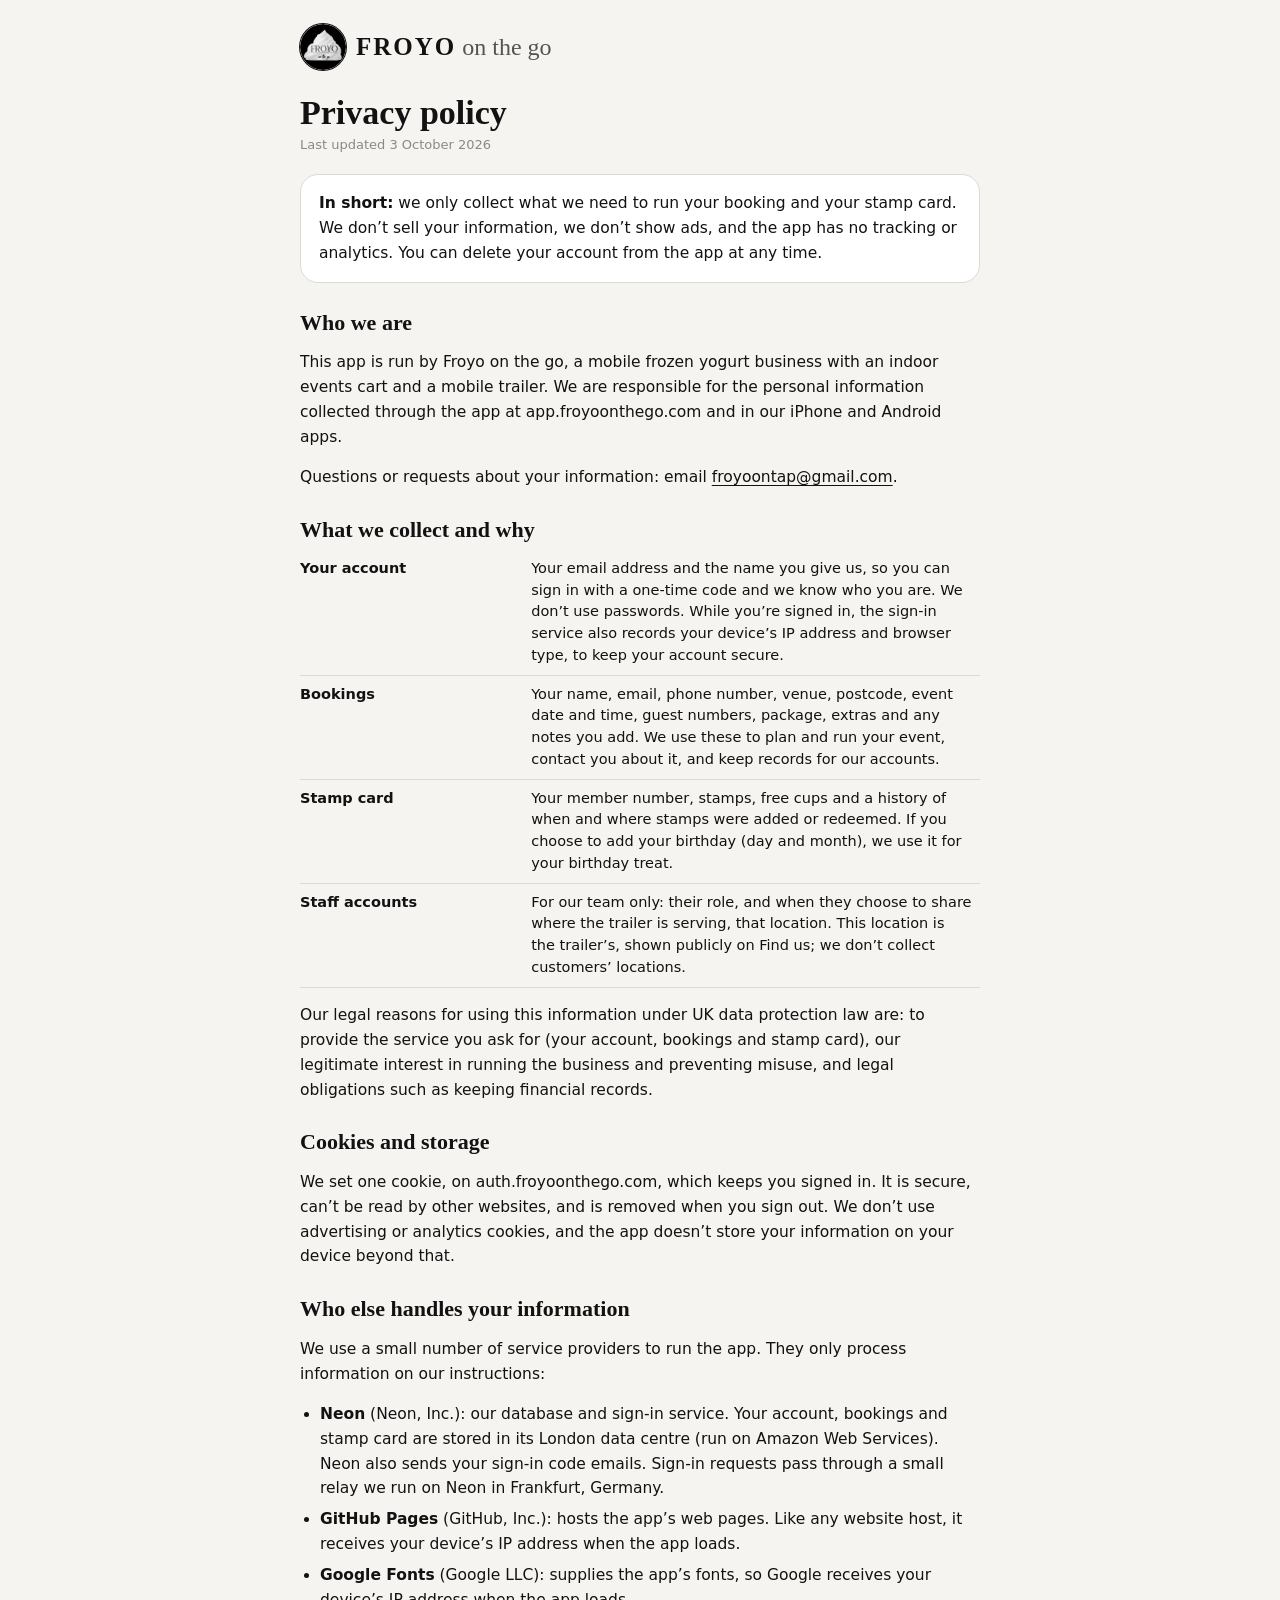
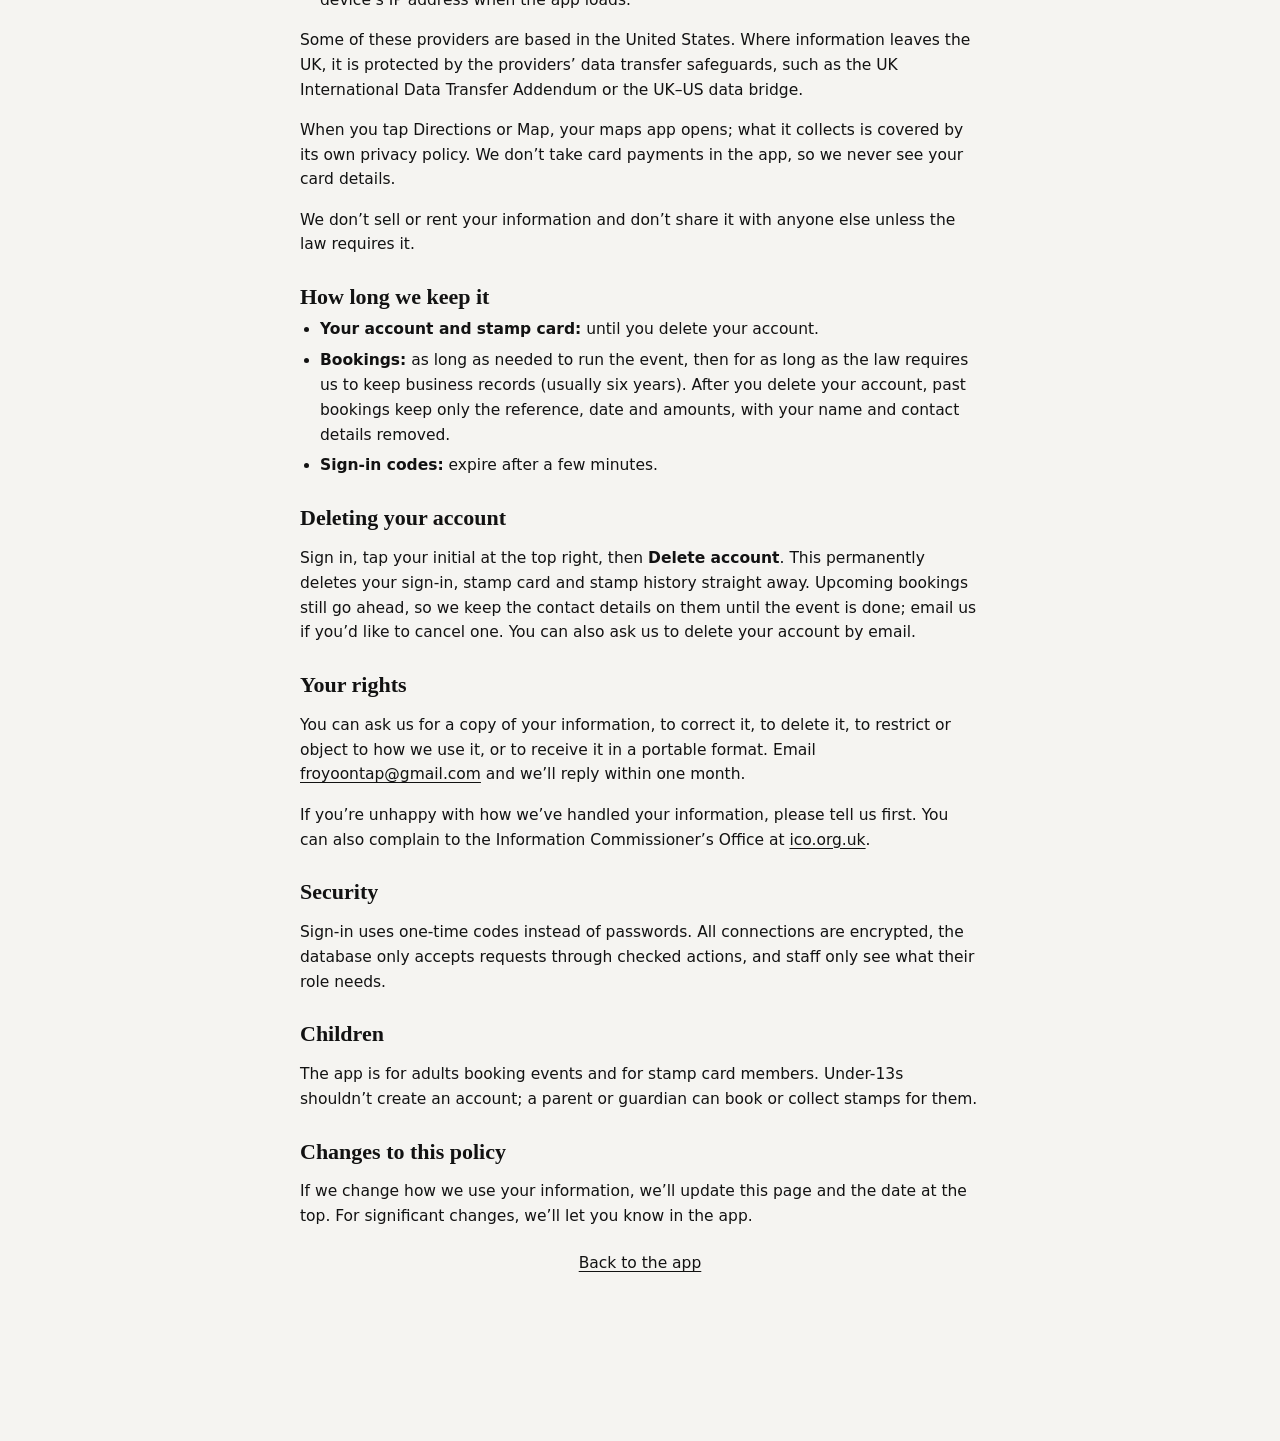
==== privacy.html @ 774a3486 "Store prep: account deletion, privacy policy, installable app - Delete account from the account menu" ====
<!doctype html>
<html lang="en-GB">
<head>
<meta charset="utf-8">
<meta name="viewport" content="width=device-width, initial-scale=1, viewport-fit=cover">
<meta http-equiv="Content-Security-Policy" content="default-src 'none'; style-src 'self' 'unsafe-inline' https://fonts.googleapis.com; font-src https://fonts.gstatic.com; img-src 'self' data:; manifest-src 'self'; base-uri 'none'; form-action 'none'; object-src 'none'; upgrade-insecure-requests">
<meta name="referrer" content="strict-origin-when-cross-origin">
<meta name="theme-color" content="#F5F4F1" media="(prefers-color-scheme: light)">
<meta name="theme-color" content="#1E1E1D" media="(prefers-color-scheme: dark)">
<meta name="description" content="How Froyo on the go uses your information in its booking and rewards app.">
<title>Privacy policy · Froyo on the go</title>
<link rel="icon" type="image/png" href="icon.png">
<link rel="manifest" href="manifest.webmanifest">
<link rel="preconnect" href="https://fonts.googleapis.com">
<link rel="preconnect" href="https://fonts.gstatic.com" crossorigin>
<link rel="stylesheet" href="https://fonts.googleapis.com/css2?family=Cormorant+Garamond:wght@500;600;700&amp;family=Jost:wght@400;500;600;700&amp;display=swap">
<link rel="stylesheet" href="app.css">
<style>
  body::before{display:none}
  .doc{max-width:680px;margin:0 auto;padding-bottom:40px}
  .doc header.top{display:flex;align-items:center;justify-content:space-between;gap:12px;padding-block:14px}
  .doc h1{font-size:34px;margin:10px 0 4px}
  .doc h2{font-size:22px;margin:28px 0 8px}
  .doc p,.doc li{color:var(--ink);font-size:15.5px;line-height:1.6}
  .doc ul{padding-left:20px;margin:6px 0 12px}
  .doc li{margin-bottom:6px}
  .doc .updated{color:var(--ink-3);font-size:13px;margin:0 0 18px}
  .doc a{color:var(--ink);text-underline-offset:3px}
  .doc .summary{background:var(--surface);border:1px solid var(--line);border-radius:18px;padding:16px 18px;margin:16px 0}
  .doc .summary p{margin:0}
  .doc table{width:100%;border-collapse:collapse;font-size:14.5px;margin:8px 0 12px}
  .doc th,.doc td{text-align:left;vertical-align:top;padding:8px 8px 8px 0;border-bottom:1px solid var(--line)}
  .doc th{font-weight:700;width:34%}
</style>
</head>
<body>
<div class="doc">
  <header class="top">
    <a class="brand" href="./" aria-label="Froyo on the go, back to the app">
      <img class="logo" src="icon.png" alt="">
      <span class="wm"><b>FROYO</b><span class="script">on the go</span></span>
    </a>
  </header>

  <h1>Privacy policy</h1>
  <p class="updated">Last updated 3 October 2026</p>

  <div class="summary"><p><strong>In short:</strong> we only collect what we need to run your booking and your stamp card. We don’t sell your information, we don’t show ads, and the app has no tracking or analytics. You can delete your account from the app at any time.</p></div>

  <h2>Who we are</h2>
  <p>This app is run by Froyo on the go, a mobile frozen yogurt business with an indoor events cart and a mobile trailer. We are responsible for the personal information collected through the app at app.froyoonthego.com and in our iPhone and Android apps.</p>
  <p>Questions or requests about your information: email <a href="mailto:froyoontap@gmail.com">froyoontap@gmail.com</a>.</p>

  <h2>What we collect and why</h2>
  <table>
    <tr><th>Your account</th><td>Your email address and the name you give us, so you can sign in with a one-time code and we know who you are. We don’t use passwords. While you’re signed in, the sign-in service also records your device’s IP address and browser type, to keep your account secure.</td></tr>
    <tr><th>Bookings</th><td>Your name, email, phone number, venue, postcode, event date and time, guest numbers, package, extras and any notes you add. We use these to plan and run your event, contact you about it, and keep records for our accounts.</td></tr>
    <tr><th>Stamp card</th><td>Your member number, stamps, free cups and a history of when and where stamps were added or redeemed. If you choose to add your birthday (day and month), we use it for your birthday treat.</td></tr>
    <tr><th>Staff accounts</th><td>For our team only: their role, and when they choose to share where the trailer is serving, that location. This location is the trailer’s, shown publicly on Find us; we don’t collect customers’ locations.</td></tr>
  </table>
  <p>Our legal reasons for using this information under UK data protection law are: to provide the service you ask for (your account, bookings and stamp card), our legitimate interest in running the business and preventing misuse, and legal obligations such as keeping financial records.</p>

  <h2>Cookies and storage</h2>
  <p>We set one cookie, on auth.froyoonthego.com, which keeps you signed in. It is secure, can’t be read by other websites, and is removed when you sign out. We don’t use advertising or analytics cookies, and the app doesn’t store your information on your device beyond that.</p>

  <h2>Who else handles your information</h2>
  <p>We use a small number of service providers to run the app. They only process information on our instructions:</p>
  <ul>
    <li><strong>Neon</strong> (Neon, Inc.): our database and sign-in service. Your account, bookings and stamp card are stored in its London data centre (run on Amazon Web Services). Neon also sends your sign-in code emails. Sign-in requests pass through a small relay we run on Neon in Frankfurt, Germany.</li>
    <li><strong>GitHub Pages</strong> (GitHub, Inc.): hosts the app’s web pages. Like any website host, it receives your device’s IP address when the app loads.</li>
    <li><strong>Google Fonts</strong> (Google LLC): supplies the app’s fonts, so Google receives your device’s IP address when the app loads.</li>
  </ul>
  <p>Some of these providers are based in the United States. Where information leaves the UK, it is protected by the providers’ data transfer safeguards, such as the UK International Data Transfer Addendum or the UK–US data bridge.</p>
  <p>When you tap Directions or Map, your maps app opens; what it collects is covered by its own privacy policy. We don’t take card payments in the app, so we never see your card details.</p>
  <p>We don’t sell or rent your information and don’t share it with anyone else unless the law requires it.</p>

  <h2>How long we keep it</h2>
  <ul>
    <li><strong>Your account and stamp card:</strong> until you delete your account.</li>
    <li><strong>Bookings:</strong> as long as needed to run the event, then for as long as the law requires us to keep business records (usually six years). After you delete your account, past bookings keep only the reference, date and amounts, with your name and contact details removed.</li>
    <li><strong>Sign-in codes:</strong> expire after a few minutes.</li>
  </ul>

  <h2>Deleting your account</h2>
  <p>Sign in, tap your initial at the top right, then <strong>Delete account</strong>. This permanently deletes your sign-in, stamp card and stamp history straight away. Upcoming bookings still go ahead, so we keep the contact details on them until the event is done; email us if you’d like to cancel one. You can also ask us to delete your account by email.</p>

  <h2>Your rights</h2>
  <p>You can ask us for a copy of your information, to correct it, to delete it, to restrict or object to how we use it, or to receive it in a portable format. Email <a href="mailto:froyoontap@gmail.com">froyoontap@gmail.com</a> and we’ll reply within one month.</p>
  <p>If you’re unhappy with how we’ve handled your information, please tell us first. You can also complain to the Information Commissioner’s Office at <a href="https://ico.org.uk/make-a-complaint/">ico.org.uk</a>.</p>

  <h2>Security</h2>
  <p>Sign-in uses one-time codes instead of passwords. All connections are encrypted, the database only accepts requests through checked actions, and staff only see what their role needs.</p>

  <h2>Children</h2>
  <p>The app is for adults booking events and for stamp card members. Under-13s shouldn’t create an account; a parent or guardian can book or collect stamps for them.</p>

  <h2>Changes to this policy</h2>
  <p>If we change how we use your information, we’ll update this page and the date at the top. For significant changes, we’ll let you know in the app.</p>

  <p class="site-foot"><a href="./">Back to the app</a></p>
</div>
</body>
</html>
---- app.css ----
*,*::before,*::after{box-sizing:border-box}
html{color-scheme:light;-webkit-text-size-adjust:100%;padding-top:env(safe-area-inset-top,0px);padding-bottom:env(safe-area-inset-bottom,0px)}
body{margin:0}
img{max-width:100%}
[hidden]{display:none!important}
:root{
  --ground:#F5F4F1; --surface:#FFFFFF; --surface-2:#ECEBE7; --line:#DCDAD4;
  --ink:#121212; --ink-2:#56544F; --ink-3:#8B8983;
  --berry:#121212; --berry-ink:#FFFFFF; --berry-soft:#ECEBE7;
  --mint:#9FB39B; --mint-soft:#E4EBE1; --yolk:#C9A45C; --yolk-soft:#F2EAD9;
  --full:#D2D0CA; --ok:#3E7A4F; --warn:#8F6A26; --danger:#B3261E; --hero:#121212; --hero-line:#121212; --shadow:0 10px 30px rgba(0,0,0,.10);
  --display:"Cormorant Garamond", Garamond, "Times New Roman", serif;
  --body:"Jost", system-ui, -apple-system, "Segoe UI", sans-serif;
  --script:"Mrs Saint Delafield", "Brush Script MT", cursive;
  --mono:"DM Mono", ui-monospace, "SFMono-Regular", Menlo, monospace;
}
@media (prefers-color-scheme: dark){
  :root:not([data-theme="light"]){
    color-scheme:dark;
    --ground:#1E1E1D; --surface:#42423E; --surface-2:#4F4E4A; --line:#64635D;
    --ink:#F3F1EC; --ink-2:#C2BFB7; --ink-3:#9D9A92;
    --berry:#F3F1EC; --berry-ink:#121212; --berry-soft:#55544F;
    --mint:#A9C0A4; --mint-soft:#3C4939; --yolk:#D8B670; --yolk-soft:#554A31;
    --full:#64635D; --ok:#8CC79A; --warn:#D8B670; --danger:#F28B82; --hero:#42423E; --hero-line:#64635D; --tab-on:#6A6963; --shadow:0 10px 30px rgba(0,0,0,.35);
  }
}
:root[data-theme="dark"]{
  color-scheme:dark;
  --ground:#1E1E1D; --surface:#42423E; --surface-2:#4F4E4A; --line:#64635D;
  --ink:#F3F1EC; --ink-2:#C2BFB7; --ink-3:#9D9A92;
  --berry:#F3F1EC; --berry-ink:#121212; --berry-soft:#55544F;
  --mint:#A9C0A4; --mint-soft:#3C4939; --yolk:#D8B670; --yolk-soft:#554A31;
  --full:#64635D; --ok:#8CC79A; --warn:#D8B670; --danger:#F28B82; --hero:#42423E; --hero-line:#64635D; --tab-on:#6A6963; --shadow:0 10px 30px rgba(0,0,0,.35);
}
*{box-sizing:border-box}
html{background:var(--ground)}
body{background:transparent}
/* Logo watermark behind everything */
body::before{content:"";position:fixed;inset:0;z-index:-1;pointer-events:none;background:url(icon.png) center 55%/min(78vw,440px) no-repeat;opacity:var(--wm,.055)}
@media (prefers-color-scheme: dark){:root:not([data-theme="light"]){--wm:.1}}
:root[data-theme="dark"]{--wm:.1}
@media print{body::before{display:none}}
body{font-family:var(--body);color:var(--ink);font-size:15px;line-height:1.5;padding-inline:16px;padding-block:0 96px}
.app{max-width:480px;margin:0 auto}
h1,h2,h3{font-family:var(--display);text-wrap:balance;margin:0;line-height:1.1}
button{font:inherit;color:inherit;cursor:pointer}
button:focus-visible,input:focus-visible,textarea:focus-visible,select:focus-visible,.tile:focus-visible{outline:3px solid var(--berry);outline-offset:2px}
.mono{font-family:var(--mono);font-variant-numeric:tabular-nums}
.muted{color:var(--ink-2)}
.eyebrow{font-size:11.5px;letter-spacing:.08em;text-transform:uppercase;font-weight:700;color:var(--ink-3)}

/* header */
.top{display:flex;align-items:center;justify-content:space-between;padding-block:18px 10px}
.brand{display:flex;align-items:center;gap:10px;color:inherit;text-decoration:none;border-radius:28px;-webkit-tap-highlight-color:transparent}
.brand:focus-visible{outline:3px solid var(--berry);outline-offset:4px}
.brand svg{flex:none}
.brand .logo{width:46px;height:46px;border-radius:50%;flex:none;box-shadow:0 0 0 1px var(--hero-line)}
.wm{display:flex;align-items:baseline;gap:6px}
.brand b{font-family:var(--display);font-size:25px;font-weight:600;letter-spacing:.08em}
.script{font-family:var(--script);font-size:24px;font-weight:400;line-height:1;color:var(--ink-2)}
.demo-pill{font-size:11px;font-weight:700;padding:4px 9px;border-radius:99px;background:var(--yolk-soft);color:var(--ink)}

/* hero */
.hero{position:relative;overflow:hidden;border-radius:24px;background:var(--hero);border:1px solid var(--hero-line);color:#fff;padding:22px 20px 20px;margin-block:6px 18px}
.hero h1{font-size:30px;font-weight:800;letter-spacing:-.02em;max-width:15ch}
.hero p{margin:8px 0 0;max-width:30ch;opacity:.92}
.hero .drips{position:absolute;right:-8px;top:-4px;width:150px;opacity:.95}
.hero .facts{display:flex;gap:14px;flex-wrap:wrap;margin-top:14px;font-size:12.5px;font-weight:700}
.hero .facts span{background:rgba(255,255,255,.18);padding:4px 10px;border-radius:99px}

/* stepper */
.steps{display:flex;gap:6px;margin-block:4px 16px}
.steps i{flex:1;height:5px;border-radius:9px;background:var(--line)}
.steps i.on{background:var(--berry)}
.step-head{display:flex;flex-wrap:wrap;justify-content:space-between;align-items:baseline;gap:10px;margin-bottom:12px}
.step-head h2{font-size:22px;font-weight:800}
.step-head .eyebrow{white-space:nowrap}

/* tiles */
.grid2{display:grid;grid-template-columns:1fr 1fr;gap:10px}
.tile{display:flex;flex-direction:column;gap:6px;text-align:left;background:var(--surface);border:2px solid var(--line);border-radius:18px;padding:14px;transition:border-color .15s, transform .15s}
.tile:hover{border-color:var(--mint)}
.tile[aria-pressed="true"]{border-color:var(--berry);background:var(--berry-soft)}
.tile .ico{width:38px;height:38px;border-radius:12px;display:grid;place-items:center;background:var(--mint-soft)}
.tile strong{font-size:15px}
.tile small{color:var(--ink-2);font-size:12.5px;line-height:1.35}

/* fields */
.field{display:flex;flex-direction:column;gap:6px;margin-bottom:12px}
.field label{font-weight:700;font-size:13px}
.field input,.field textarea,.field select{background:var(--surface);color:var(--ink);border:2px solid var(--line);border-radius:14px;padding:11px 13px;font:inherit;width:100%}
.field textarea{min-height:76px;resize:vertical}
.row{display:flex;gap:10px}
.row>*{flex:1;min-width:0}
.hint{font-size:12.5px;color:var(--ink-2)}
.err{font-size:12.5px;color:var(--danger);font-weight:700}

/* stepper control */
.counter{display:flex;align-items:center;justify-content:space-between;background:var(--surface);border:2px solid var(--line);border-radius:16px;padding:8px 8px 8px 14px}
.counter .val{font-family:var(--display);font-size:26px;font-weight:800}
.counter .btns{display:flex;gap:6px}
.round{width:40px;height:40px;border-radius:12px;border:0;background:var(--surface-2);font-size:20px;font-weight:700}
input[type=range]{width:100%;accent-color:var(--berry)}

/* calendar */
.cal{background:var(--surface);border-radius:20px;padding:14px;border:1px solid var(--line)}
.cal-head{display:flex;align-items:center;justify-content:space-between;margin-bottom:8px}
.cal-head h3{font-size:17px}
.cal-grid{display:grid;grid-template-columns:repeat(7,1fr);gap:4px}
.dow{font-size:11px;text-align:center;color:var(--ink-3);font-weight:700;padding-block:4px}
.day{aspect-ratio:1;max-width:100%;border:0;border-radius:12px;background:var(--mint-soft);font-weight:700;font-size:14px;position:relative;font-variant-numeric:tabular-nums}
.day.limited{background:var(--yolk-soft)}
.day.full,.day.past{background:transparent;color:var(--ink-3);text-decoration:line-through;cursor:not-allowed}
.day.past{text-decoration:none;opacity:.45}
.day.sel{background:var(--berry);color:var(--berry-ink)}
.day.blank{background:transparent;cursor:default}
.day.limited::after{content:"";position:absolute;bottom:6px;left:50%;width:5px;height:5px;margin-left:-2.5px;border-radius:50%;background:var(--warn)}
.day.sel::after{background:var(--berry-ink)}
.legend{display:flex;gap:14px;flex-wrap:wrap;font-size:12px;color:var(--ink-2);margin-top:10px}
.legend span{display:flex;align-items:center;gap:6px}
.legend i{width:12px;height:12px;border-radius:4px;display:inline-block}
.chips{display:flex;flex-wrap:wrap;gap:8px}
.chip{border:2px solid var(--line);background:var(--surface);border-radius:99px;padding:8px 14px;font-weight:700;font-size:14px}
.chip[aria-pressed="true"]{background:var(--ink);color:var(--ground);border-color:var(--ink)}
.chip:disabled{opacity:.4;text-decoration:line-through;cursor:not-allowed}

/* packages */
.pkg{display:grid;grid-template-columns:auto 1fr auto;gap:12px;align-items:center;width:100%;text-align:left;background:var(--surface);border:2px solid var(--line);border-radius:18px;padding:14px;margin-bottom:10px}
.pkg[aria-pressed="true"]{border-color:var(--berry);background:var(--berry-soft)}
.pkg .cup{width:44px;height:44px;border-radius:14px;display:grid;place-items:center;background:var(--mint-soft)}
.pkg strong{display:block;font-size:16px}
.pkg .price{font-family:var(--display);font-weight:800;font-size:18px}
.badge{display:inline-block;font-size:10.5px;font-weight:800;letter-spacing:.05em;text-transform:uppercase;background:var(--yolk);color:#121212;padding:2px 7px;border-radius:6px;margin-left:6px;vertical-align:2px}
.addon{display:flex;align-items:center;gap:12px;padding:12px 2px;border-bottom:1px solid var(--line)}
.addon:last-child{border-bottom:0}
.addon input{width:22px;height:22px;accent-color:var(--berry);flex:none}
.addon label{flex:1;display:flex;flex-direction:column;cursor:pointer}
.addon .p{font-family:var(--mono);font-size:13px;color:var(--ink-2);white-space:nowrap}
.panel{background:var(--surface);border:1px solid var(--line);border-radius:20px;padding:14px 16px;margin-bottom:14px}

/* summary */
.sum-row{display:flex;justify-content:space-between;gap:12px;padding-block:7px;font-size:14px}
.sum-row span:last-child{font-family:var(--mono);font-variant-numeric:tabular-nums;white-space:nowrap}
.sum-row.total{border-top:2px dashed var(--line);margin-top:6px;padding-top:12px;font-weight:700;font-size:16px}
.sum-row.dep{color:var(--berry);font-weight:700}
.kv{display:grid;grid-template-columns:96px 1fr;gap:6px 12px;font-size:14px}
.kv dt{color:var(--ink-3);font-weight:700;font-size:12.5px;padding-top:1px}
.kv dd{margin:0}
.note{font-size:12.5px;color:var(--ink-2);background:var(--surface-2);border-radius:14px;padding:10px 12px}

/* sticky action bar */
.bar{position:fixed;left:0;right:0;bottom:0;padding:10px 16px calc(10px + env(safe-area-inset-bottom,0px));background:color-mix(in srgb, var(--ground) 88%, transparent);backdrop-filter:blur(10px);-webkit-backdrop-filter:blur(10px);border-top:1px solid var(--line);z-index:5}
.bar-in{max-width:480px;margin:0 auto;display:flex;gap:10px;align-items:center}
.bar .est{flex:1;min-width:0;line-height:1.2}
.bar .est b{font-family:var(--display);font-size:20px;display:block}
.bar .est small{color:var(--ink-2);font-size:12px}
.btn{border:0;border-radius:16px;padding:14px 20px;font-weight:800;font-size:15px;background:var(--berry);color:var(--berry-ink)}
.btn:disabled{opacity:.4;cursor:not-allowed}
.btn.ghost{background:var(--surface-2);color:var(--ink)}
.btn.small{padding:9px 14px;font-size:13.5px;border-radius:12px}

/* tabs */
.tabs{display:flex;gap:4px;background:var(--surface-2);padding:4px;border-radius:14px;margin-block:4px 14px}
.tabs button{flex:1 1 auto;border:0;background:transparent;border-radius:10px;padding:8px 3px;font-weight:700;font-size:12.5px;color:var(--ink-2);white-space:nowrap}
.tabs button[aria-selected="true"]{background:var(--tab-on,var(--surface));color:var(--ink);box-shadow:0 1px 3px rgba(0,0,0,.08)}

/* confirmation */
.ticket{background:var(--surface);border-radius:24px;overflow:hidden;box-shadow:var(--shadow);margin-bottom:16px}
.ticket .t-top{background:var(--hero);color:#fff;padding:20px}
.ticket .t-top h2{font-size:26px;font-weight:800}
.ticket .perf{height:0;border-top:2px dashed var(--line);margin:0 16px}
.ticket .t-body{padding:18px 20px}
.ref{font-family:var(--mono);font-size:22px;letter-spacing:.06em}
.timeline{list-style:none;margin:0;padding:0;display:flex;flex-direction:column;gap:10px}
.timeline li{display:grid;grid-template-columns:18px 1fr;gap:10px;font-size:14px}
.timeline li i{width:12px;height:12px;border-radius:50%;margin-top:5px;background:var(--line)}
.timeline li.done i{background:var(--ok)}

/* operator */
.stats{display:grid;grid-template-columns:repeat(3,1fr);gap:8px;margin-bottom:14px}
.stat{background:var(--surface);border:1px solid var(--line);border-radius:16px;padding:10px 12px}
.stat b{display:block;font-family:var(--display);font-size:20px;font-weight:800}
.stat small{font-size:11.5px;color:var(--ink-2);font-weight:700}
.bk{display:grid;grid-template-columns:52px 1fr;gap:12px;background:var(--surface);border:1px solid var(--line);border-radius:18px;padding:12px;margin-bottom:10px}
.bk .date{text-align:center;background:var(--surface-2);border-radius:12px;padding:6px 0;line-height:1.1}
.bk .date b{display:block;font-family:var(--display);font-size:21px}
.bk .date small{font-size:11px;font-weight:800;text-transform:uppercase;color:var(--ink-2)}
.bk h3{font-family:var(--body);font-size:15px;font-weight:700}
.bk .meta{font-size:12.5px;color:var(--ink-2);margin-top:2px}
.bk .foot{display:flex;align-items:center;justify-content:space-between;gap:8px;margin-top:8px;flex-wrap:wrap}
.status{font-size:11.5px;font-weight:800;padding:3px 9px;border-radius:99px;display:inline-flex;align-items:center;gap:5px}
.status::before{content:"";width:7px;height:7px;border-radius:50%;background:currentColor}
.st-enquiry{background:var(--surface-2);color:var(--ink-2)}
.st-deposit{background:var(--yolk-soft);color:var(--warn)}
.st-confirmed{background:var(--mint-soft);color:var(--ok)}
.van{font-size:11.5px;font-weight:700;color:var(--ink-2);font-family:var(--mono)}
.sample-tag{font-size:10.5px;font-weight:800;color:var(--ink-3);letter-spacing:.05em;text-transform:uppercase}
.empty{text-align:center;padding:30px 16px;color:var(--ink-2)}
/* setup choice */
.unit{display:grid;grid-template-columns:56px 1fr;gap:12px;align-items:start;width:100%;text-align:left;background:var(--surface);border:2px solid var(--line);border-radius:18px;padding:14px;margin-bottom:10px}
.unit[aria-pressed="true"]{border-color:var(--berry);background:var(--berry-soft)}
.unit .pic{width:56px;height:56px;border-radius:14px;background:var(--mint-soft);display:grid;place-items:center}
.unit strong{font-size:16px;display:block}
.unit ul{margin:6px 0 0;padding-left:18px;font-size:12.5px;color:var(--ink-2)}
.unit .tag{font-size:11px;font-weight:800;color:var(--ok);margin-left:6px}

/* find us */
.live{background:var(--surface);border:1px solid var(--line);border-radius:22px;overflow:hidden;margin-bottom:14px}
.live-head{padding:16px 16px 12px;display:flex;flex-direction:column;gap:4px}
.live-state{display:inline-flex;align-items:center;gap:8px;font-weight:800;font-size:13px;color:var(--ok)}
.live-state.off{color:var(--ink-3)}
.live-state .dot{width:10px;height:10px;border-radius:50%;background:currentColor;position:relative}
.live-state .dot::after{content:"";position:absolute;inset:-5px;border-radius:50%;border:2px solid currentColor;opacity:.5;animation:ping 1.8s ease-out infinite}
.live-state.off .dot::after{display:none}
@keyframes ping{from{transform:scale(.6);opacity:.7}to{transform:scale(1.6);opacity:0}}
.live h2{font-size:24px;font-weight:800}
.map{position:relative;display:block;width:100%;height:auto;aspect-ratio:16/10;max-width:100%;background:var(--surface-2)}
.map-cap{font-size:11.5px;color:var(--ink-3);padding:8px 16px 0}
.live-actions{display:flex;gap:8px;flex-wrap:wrap;padding:12px 16px 16px}
.live-actions a{text-decoration:none;display:inline-flex;align-items:center}
.stops{list-style:none;margin:0;padding:0}
.stop{display:grid;grid-template-columns:88px 1fr auto;gap:10px;align-items:center;padding:11px 0;border-bottom:1px solid var(--line)}
.stop:last-child{border-bottom:0}
.stop .when{font-family:var(--mono);font-size:12.5px;color:var(--ink-2)}
.stop strong{display:block;font-size:14.5px}
.stop small{color:var(--ink-2);font-size:12.5px}
.stop.now strong{color:var(--berry)}
.stop.private strong{color:var(--ink-3)}
.stop a{font-size:12.5px;font-weight:800;color:var(--berry);text-decoration:none;white-space:nowrap}
.day-label{font-weight:800;font-size:13px;margin:14px 0 2px}
.switch{display:flex;align-items:center;justify-content:space-between;gap:12px}
.switch input{width:46px;height:26px;accent-color:var(--ok)}
@media (prefers-reduced-motion: reduce){.live-state .dot::after{animation:none}}
.toast{position:fixed;left:50%;bottom:96px;transform:translateX(-50%);background:var(--ink);color:var(--ground);padding:10px 16px;border-radius:12px;font-weight:700;font-size:14px;z-index:9;max-width:calc(100% - 32px)}
.fade{animation:fade .25s ease}
@keyframes fade{from{transform:translateY(6px);opacity:.4}to{transform:none;opacity:1}}
@media (prefers-reduced-motion: reduce){.fade{animation:none}.tile{transition:none}}
@media (min-width:900px){ body{padding-block:10px 110px} }

/* ---- rewards ---- */
.lcard{position:relative;overflow:hidden;background:var(--hero);border:1px solid var(--hero-line);color:#fff;border-radius:26px;padding:20px;box-shadow:var(--shadow)}
.lcard .drip{position:absolute;right:-10px;top:-6px;width:170px;opacity:.9;pointer-events:none}
.lcard .row1{display:flex;justify-content:space-between;align-items:flex-start;gap:10px;position:relative}
.lcard h2{font-size:26px;font-weight:800;letter-spacing:-.01em}
.lcard .sub{font-size:13px;opacity:.92;margin-top:4px}
.lcard .count{font-family:var(--display);font-weight:800;font-size:40px;line-height:1;text-align:right}
.lcard .count small{display:block;font-family:var(--body);font-size:11px;font-weight:800;letter-spacing:.08em;text-transform:uppercase;opacity:.85}
.stamps{display:grid;grid-template-columns:repeat(5,1fr);gap:10px;margin-top:18px;position:relative}
.stamp{aspect-ratio:1;max-width:100%;border-radius:50%;border:2px dashed rgba(255,255,255,.55);display:grid;place-items:center;font-family:var(--mono);font-size:12px;color:rgba(255,255,255,.8)}
.stamp.on{border:0;background:#fff;overflow:hidden}
.swd{display:grid;place-items:center;width:100%;height:100%;border-radius:50%;background:#fff;padding:9%}
.swd svg{display:block}
.perk .pico .swd,.unlocked .swd{width:40px;height:40px}
.unlocked .swd{flex:none}
.stamp.free{border-style:solid;border-color:#C9A45C;color:#C9A45C;font-family:var(--body);font-weight:800;font-size:10.5px;text-transform:uppercase;letter-spacing:.04em}
.stamp.free.on{background:#C9A45C;color:#121212}
.stamp.pop{animation:pop .5s cubic-bezier(.2,1.6,.4,1)}
@keyframes pop{0%{transform:scale(.2);opacity:0}100%{transform:scale(1);opacity:1}}
.lcard .lfoot{display:flex;justify-content:space-between;align-items:center;margin-top:16px;font-size:12.5px;font-weight:700;position:relative}
.unlocked{margin-top:14px;background:#C9A45C;color:#121212;border-radius:16px;padding:12px 14px;display:flex;gap:12px;align-items:center;position:relative}
.unlocked b{font-family:var(--display);font-size:17px;display:block}
.scan{display:grid;grid-template-columns:auto 1fr;gap:16px;align-items:center;background:var(--surface);border:1px solid var(--line);border-radius:22px;padding:16px;margin-block:14px}
.qr{width:124px;height:124px;background:#fff;border-radius:14px;padding:9px;display:grid;place-items:center}
.qr img,.qr canvas{width:106px!important;height:106px!important;image-rendering:pixelated}
.scan h3{font-size:17px}
.scan p{margin:4px 0 10px;font-size:13px;color:var(--ink-2)}
.memno{font-family:var(--mono);font-size:16px;letter-spacing:.08em}
.wallet{display:flex;gap:8px;flex-wrap:wrap}
.btn.dark{background:var(--ink);color:var(--ground)}
.btn.big{width:100%;padding:15px;font-size:16px;border-radius:16px}
.panel-head{display:flex;justify-content:space-between;align-items:baseline;gap:10px;margin-bottom:6px}
.hist{list-style:none;margin:0;padding:0}
.hist li{display:grid;grid-template-columns:36px 1fr auto;gap:12px;align-items:center;padding:10px 0;border-bottom:1px solid var(--line)}
.hist li:last-child{border-bottom:0}
.hist .ic{width:36px;height:36px;border-radius:12px;display:grid;place-items:center;background:var(--mint-soft);font-weight:800;font-size:13px;color:var(--ok)}
.hist .ic.red{background:var(--yolk-soft);color:var(--warn)}
.hist strong{display:block;font-size:14px}
.hist small{color:var(--ink-2);font-size:12.5px}
.hist .amt{font-family:var(--mono);font-size:13px;white-space:nowrap}
.hist li.new{animation:flash .6s ease}
@keyframes flash{from{background:var(--mint-soft)}to{background:transparent}}
.nextstop{display:flex;gap:12px;align-items:center;width:100%;text-align:left;border:1px solid var(--line);background:var(--surface);border-radius:20px;padding:14px 16px;margin-bottom:14px}
.nextstop .ldot{width:10px;height:10px;border-radius:50%;background:var(--ok);flex:none;box-shadow:0 0 0 4px var(--mint-soft)}
.nextstop.off .ldot{background:var(--ink-3);box-shadow:none}
.perk{display:grid;grid-template-columns:48px 1fr;gap:14px;padding:14px 0;border-bottom:1px solid var(--line)}
.perk:last-child{border-bottom:0}
.perk .pico{width:48px;height:48px;border-radius:15px;display:grid;place-items:center;background:var(--berry-soft)}
.perk h3{font-family:var(--body);font-size:15.5px;font-weight:800}
.perk p{margin:2px 0 8px;font-size:13px;color:var(--ink-2)}
.prog{height:8px;border-radius:9px;background:var(--surface-2);overflow:hidden}
.prog i{display:block;height:100%;background:var(--berry);border-radius:9px;transition:width .4s}
.code{display:flex;gap:8px;align-items:center;flex-wrap:wrap}
.code .mono{background:var(--surface-2);border-radius:10px;padding:7px 11px;font-size:14px;letter-spacing:.06em;user-select:all}
.inline{display:flex;gap:8px;align-items:flex-end}
.inline .field{flex:1;min-width:0;margin-bottom:0}
.seg{display:flex;flex-wrap:wrap;gap:4px;background:var(--surface-2);padding:4px;border-radius:12px;margin-bottom:14px}
.seg button{flex:1 1 auto;white-space:nowrap;border:0;background:transparent;border-radius:9px;padding:7px;font-weight:700;font-size:13.5px;color:var(--ink-2)}
.seg button[aria-pressed="true"]{background:var(--tab-on,var(--surface));color:var(--ink);box-shadow:0 1px 3px rgba(0,0,0,.08)}
.till{background:var(--ink);color:var(--ground);border-radius:24px;padding:18px;box-shadow:var(--shadow)}
.till .eyebrow{color:color-mix(in srgb, var(--ground) 60%, transparent)}
.till h2{font-size:22px;font-weight:800}
.till .field label{color:var(--ground)}
.till .field input{background:color-mix(in srgb, var(--ground) 10%, transparent);border-color:color-mix(in srgb, var(--ground) 22%, transparent);color:var(--ground);font-family:var(--mono);letter-spacing:.06em;font-size:16px}
.till .btn.ghost{background:color-mix(in srgb, var(--ground) 14%, transparent);color:var(--ground)}
.member{margin-top:14px;background:color-mix(in srgb, var(--ground) 8%, transparent);border-radius:18px;padding:14px}
.member-top{display:flex;justify-content:space-between;align-items:center;gap:10px}
.mini{display:flex;gap:5px;margin-top:10px}
.mini i{flex:1;height:10px;border-radius:5px;background:color-mix(in srgb, var(--ground) 18%, transparent)}
.mini i.on{background:var(--mint)}
.mini i.free{background:color-mix(in srgb, var(--yolk) 35%, transparent)}
.mini i.free.on{background:var(--yolk)}
.qty{display:flex;align-items:center;justify-content:space-between;gap:10px;margin-top:14px}
.qty .n{font-family:var(--display);font-size:34px;font-weight:800;min-width:2ch;text-align:center}
.qty .round{width:46px;height:46px;border-radius:14px;border:0;font-size:22px;font-weight:800;background:color-mix(in srgb, var(--ground) 14%, transparent);color:var(--ground)}
.till .tactions{display:grid;gap:8px;margin-top:14px}
.till .btn.redeem{background:var(--yolk);color:#121212}
.till .terr{color:var(--yolk);font-weight:700;font-size:13px;margin-top:8px}
.till .thint{font-size:12.5px;color:color-mix(in srgb, var(--ground) 65%, transparent);margin-top:10px}
.bonus{display:flex;gap:12px;align-items:center;background:var(--berry-soft);border-radius:18px;padding:12px 14px;margin-bottom:16px}
.bonus b{display:block}
.confetti{position:fixed;inset:0;pointer-events:none;z-index:8}
@media (prefers-reduced-motion: reduce){.stamp.pop,.hist li.new{animation:none}.prog i{transition:none}}

/* ---- sign in & account ---- */
[hidden]{display:none!important}
.top{position:relative}
.acct{border:1.5px solid var(--line);background:var(--surface);border-radius:99px;padding:7px 14px;font-weight:700;font-size:13.5px;white-space:nowrap}
.acct.on{width:40px;height:40px;padding:0;border-radius:50%;background:var(--ink);color:var(--ground);border:0;font-family:var(--display);font-size:19px;font-weight:700}
.acct-menu{position:absolute;right:0;top:64px;z-index:6;width:min(280px,100%);background:var(--surface);border:1px solid var(--line);border-radius:18px;box-shadow:var(--shadow);padding:14px;display:flex;flex-direction:column;gap:10px}
.acct-menu .who b{display:block;font-size:15px}
.acct-menu .who small{color:var(--ink-2);font-size:12.5px;word-break:break-all}
.signin{display:flex;flex-direction:column;gap:14px;padding-block:6px 20px}
.si-hero{text-align:center;display:flex;flex-direction:column;align-items:center;gap:10px;padding-block:10px 4px}
.si-logo{width:120px;height:120px;border-radius:50%;box-shadow:var(--shadow)}
.si-logo.sm{width:64px;height:64px}
.si-hero h1{font-size:32px;font-weight:700;letter-spacing:-.01em}
.si-hero p{margin:0;max-width:34ch;color:var(--ink-2)}
.btn.outline{background:var(--surface);color:var(--ink);border:1.5px solid var(--line)}
.btn.sso{display:flex;align-items:center;justify-content:center;gap:10px}
.or{display:flex;align-items:center;gap:12px;color:var(--ink-3);font-size:12.5px;font-weight:700;text-transform:uppercase;letter-spacing:.08em}
.or::before,.or::after{content:"";flex:1;height:1px;background:var(--line)}
.signin form{display:flex;flex-direction:column;gap:10px}
.signin .field{margin-bottom:0}
.linkbtn{border:0;background:none;padding:6px 2px;font-weight:700;color:var(--ink);text-decoration:underline;text-underline-offset:3px;text-decoration-thickness:1.5px}
.linkbtn.center{align-self:center}
.si-small{font-size:12.5px;color:var(--ink-2);text-align:center;margin:0}
.si-foot{display:flex;justify-content:space-between;align-items:center;border-top:1px solid var(--line);padding-top:12px;margin-top:4px}
.row-links{display:flex;justify-content:space-between;gap:10px;flex-wrap:wrap}
.codein{font-size:26px!important;letter-spacing:.5em;text-align:center}
.si-head h2{font-size:28px;font-weight:700;margin-top:4px}
.si-head p{margin:6px 0 0;color:var(--ink-2)}
.lock-card{text-align:center;display:flex;flex-direction:column;align-items:center;gap:10px}
.lock-card .btn{background:#fff;color:#121212}

/* Account deletion + links */
.acct-links{display:flex;justify-content:space-between;gap:8px;flex-wrap:wrap;border-top:1px solid var(--line);padding-top:8px;margin-top:2px}
.acct-links .linkbtn{font-size:13px;font-weight:600}
.linkbtn.danger{color:var(--danger)}
.btn.danger{background:var(--danger);color:var(--berry-ink)}
.btn.danger:disabled{opacity:.45}
.del-list{margin:0;padding-left:18px;display:grid;gap:8px;font-size:14px}
.site-foot{text-align:center;font-size:12.5px;color:var(--ink-3);margin-top:22px}
.site-foot a{color:var(--ink-2)}
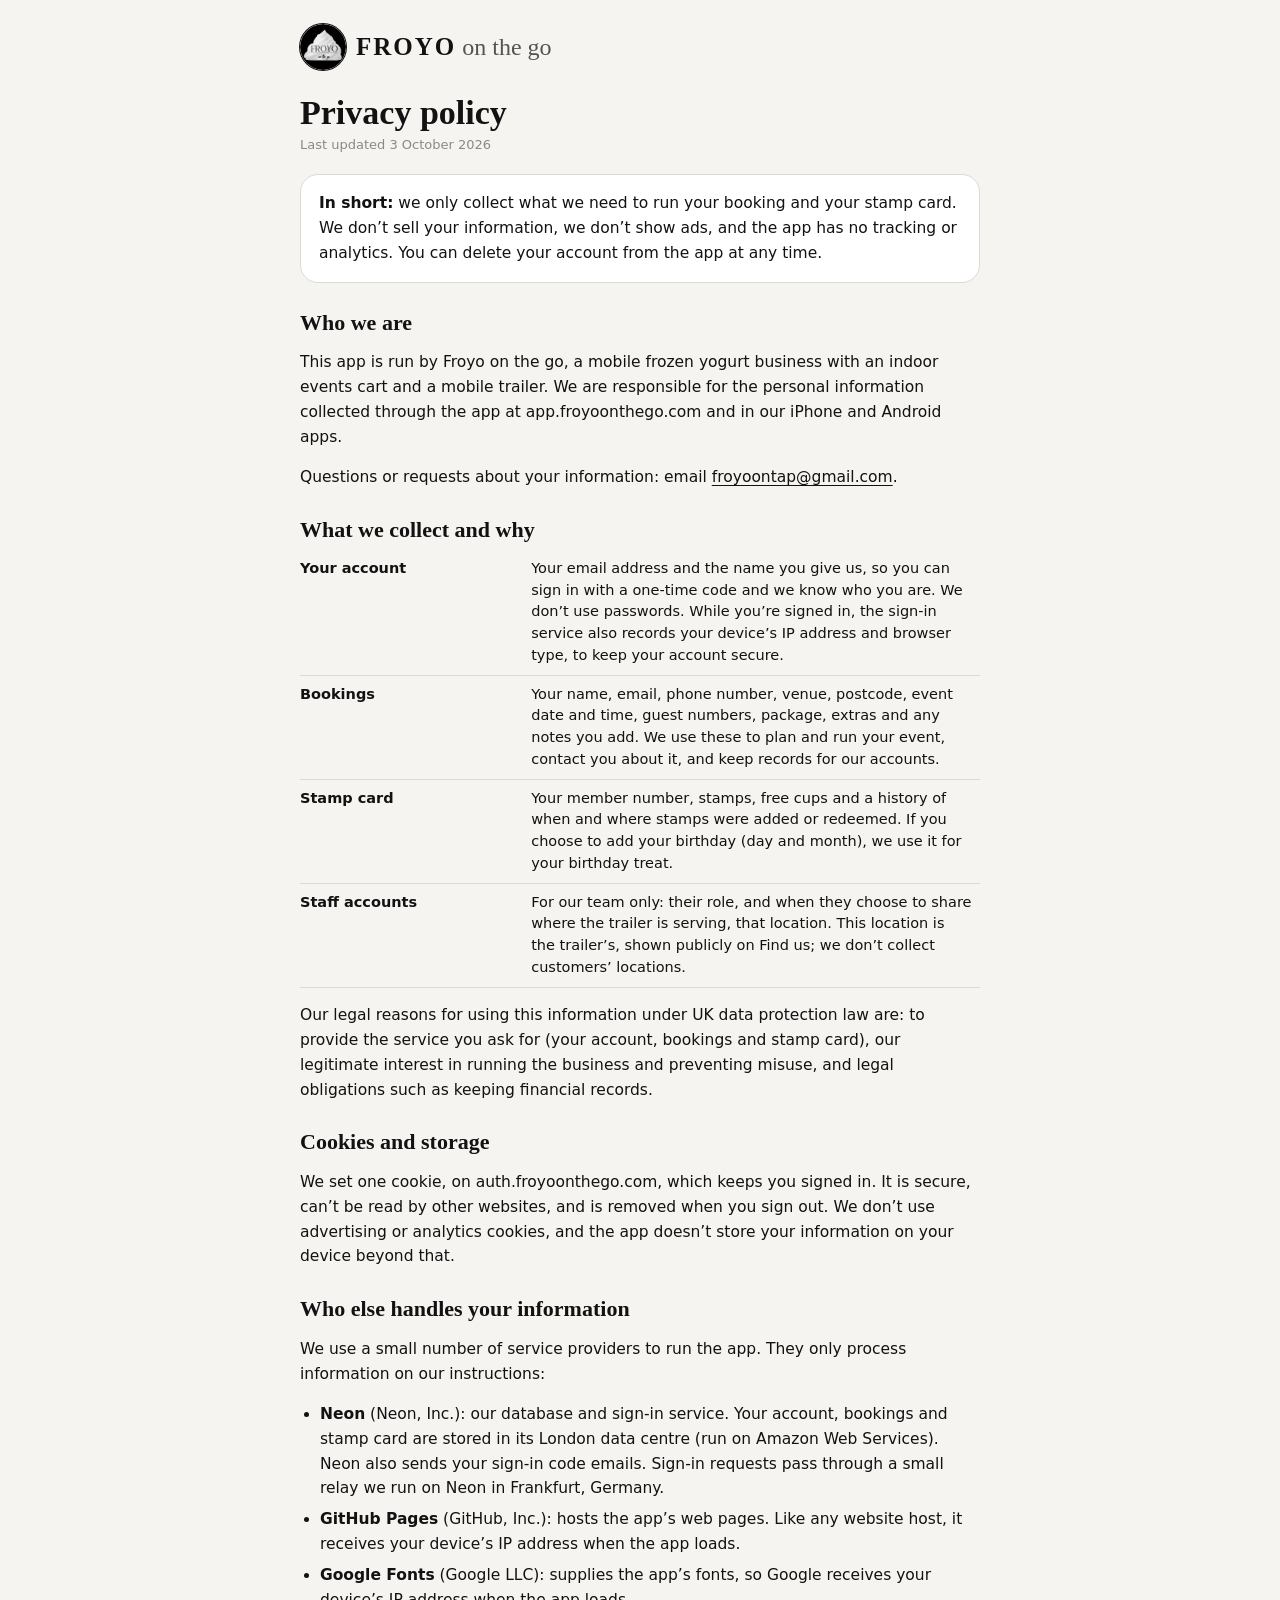
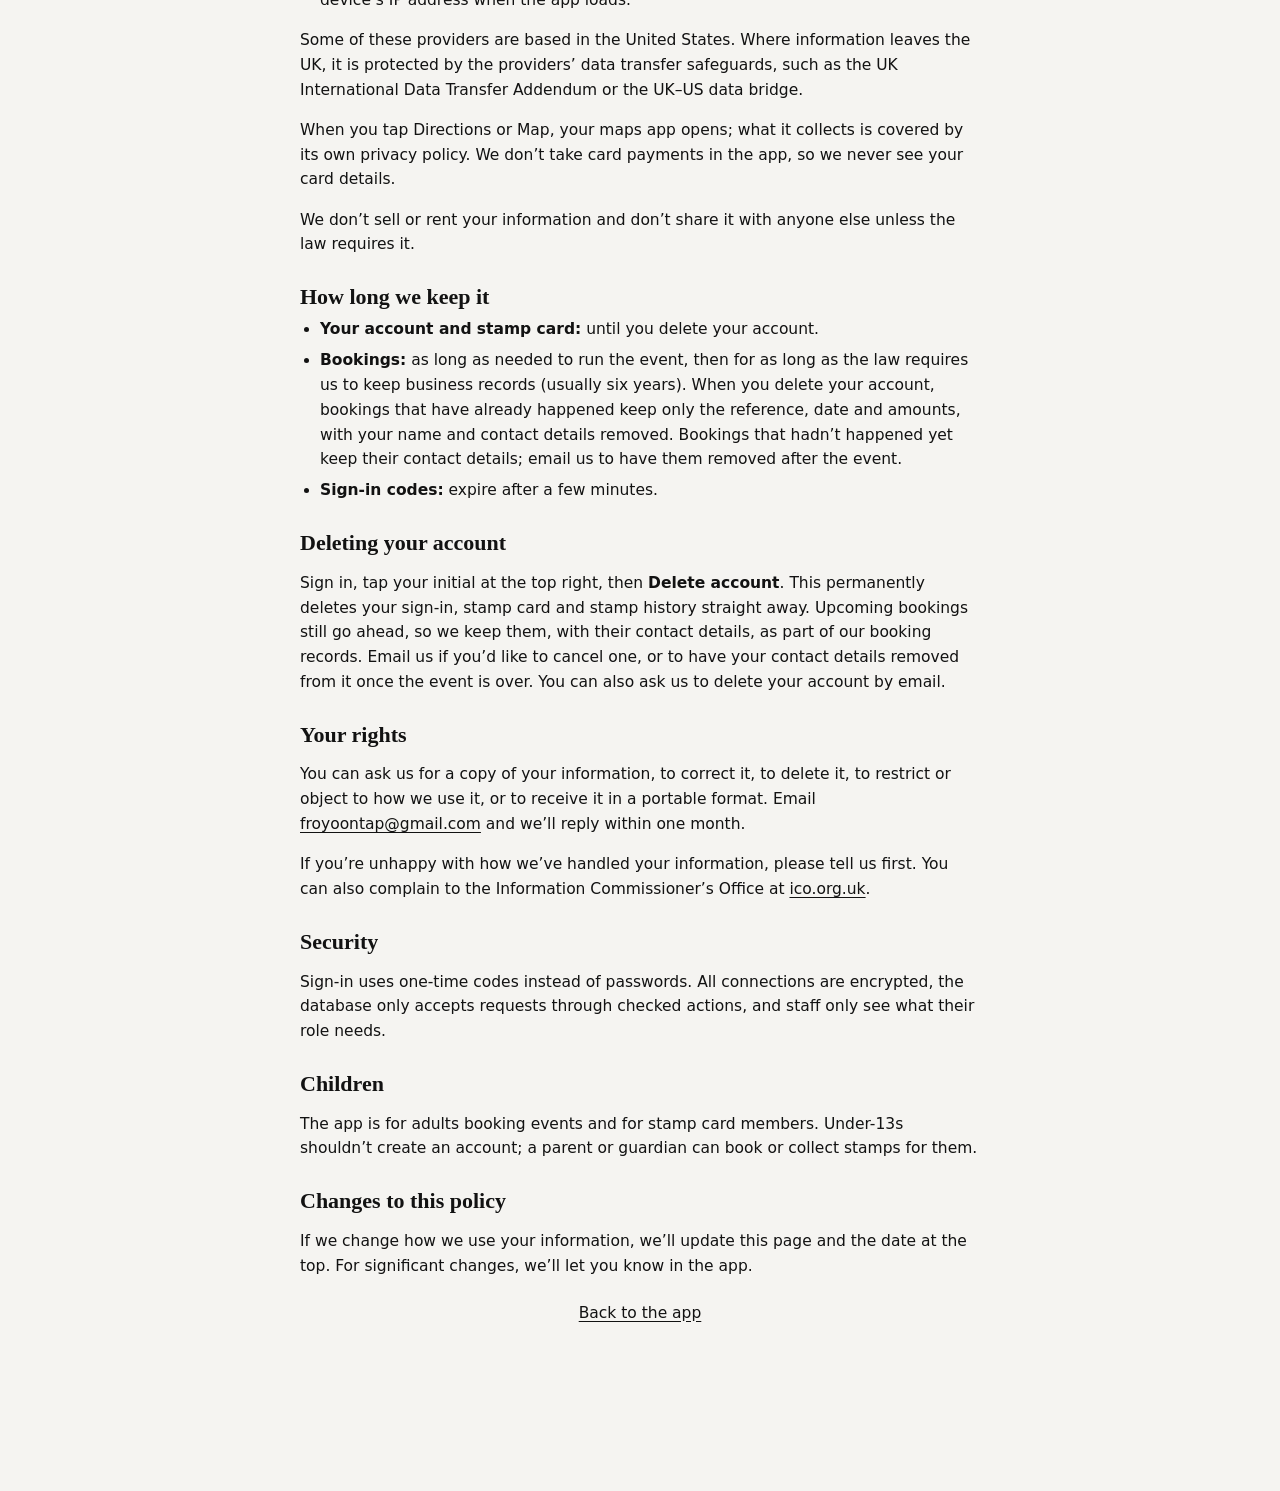
==== commit 543192f0: "Privacy policy: accurate wording on bookings kept after account deletion Co-Authored-By: Claude Opus" ====
--- a/privacy.html
+++ b/privacy.html
@@ -77,12 +77,12 @@
   <h2>How long we keep it</h2>
   <ul>
     <li><strong>Your account and stamp card:</strong> until you delete your account.</li>
-    <li><strong>Bookings:</strong> as long as needed to run the event, then for as long as the law requires us to keep business records (usually six years). After you delete your account, past bookings keep only the reference, date and amounts, with your name and contact details removed.</li>
+    <li><strong>Bookings:</strong> as long as needed to run the event, then for as long as the law requires us to keep business records (usually six years). When you delete your account, bookings that have already happened keep only the reference, date and amounts, with your name and contact details removed. Bookings that hadn’t happened yet keep their contact details; email us to have them removed after the event.</li>
     <li><strong>Sign-in codes:</strong> expire after a few minutes.</li>
   </ul>
 
   <h2>Deleting your account</h2>
-  <p>Sign in, tap your initial at the top right, then <strong>Delete account</strong>. This permanently deletes your sign-in, stamp card and stamp history straight away. Upcoming bookings still go ahead, so we keep the contact details on them until the event is done; email us if you’d like to cancel one. You can also ask us to delete your account by email.</p>
+  <p>Sign in, tap your initial at the top right, then <strong>Delete account</strong>. This permanently deletes your sign-in, stamp card and stamp history straight away. Upcoming bookings still go ahead, so we keep them, with their contact details, as part of our booking records. Email us if you’d like to cancel one, or to have your contact details removed from it once the event is over. You can also ask us to delete your account by email.</p>
 
   <h2>Your rights</h2>
   <p>You can ask us for a copy of your information, to correct it, to delete it, to restrict or object to how we use it, or to receive it in a portable format. Email <a href="mailto:froyoontap@gmail.com">froyoontap@gmail.com</a> and we’ll reply within one month.</p>
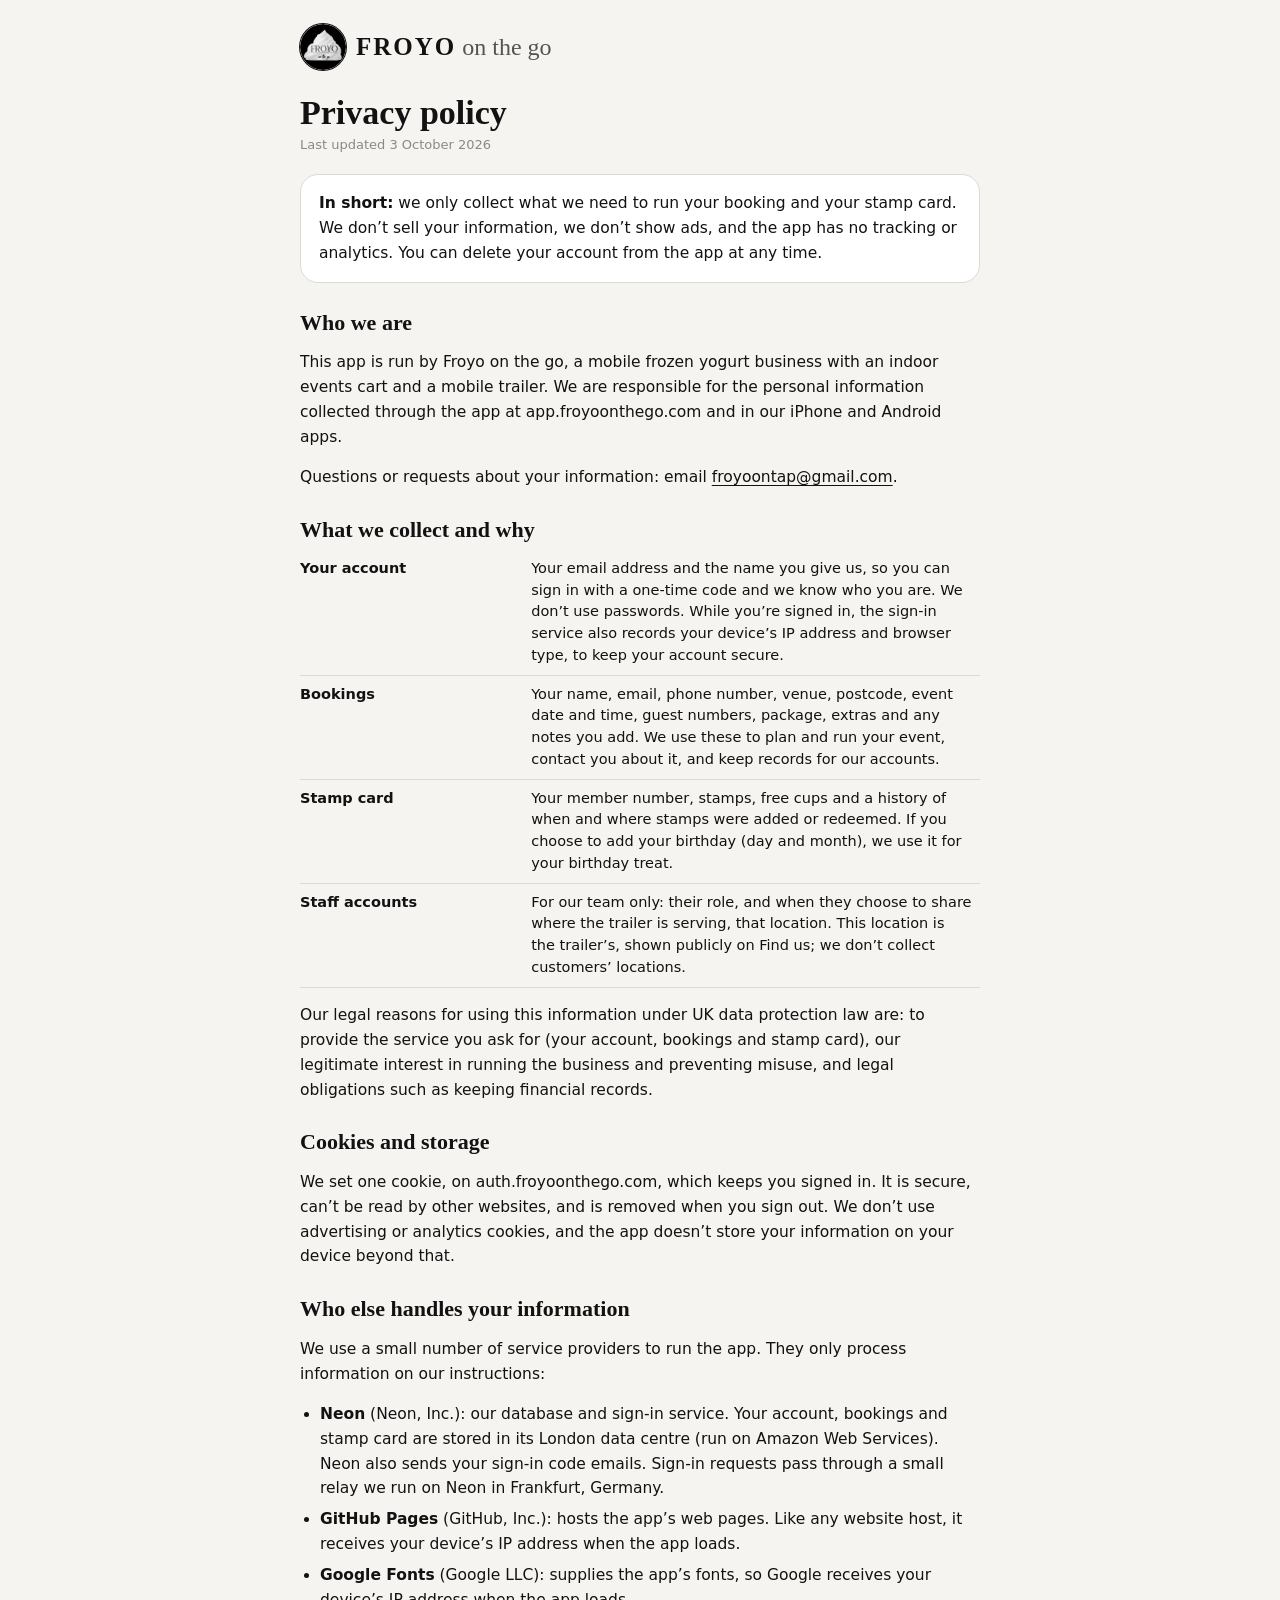
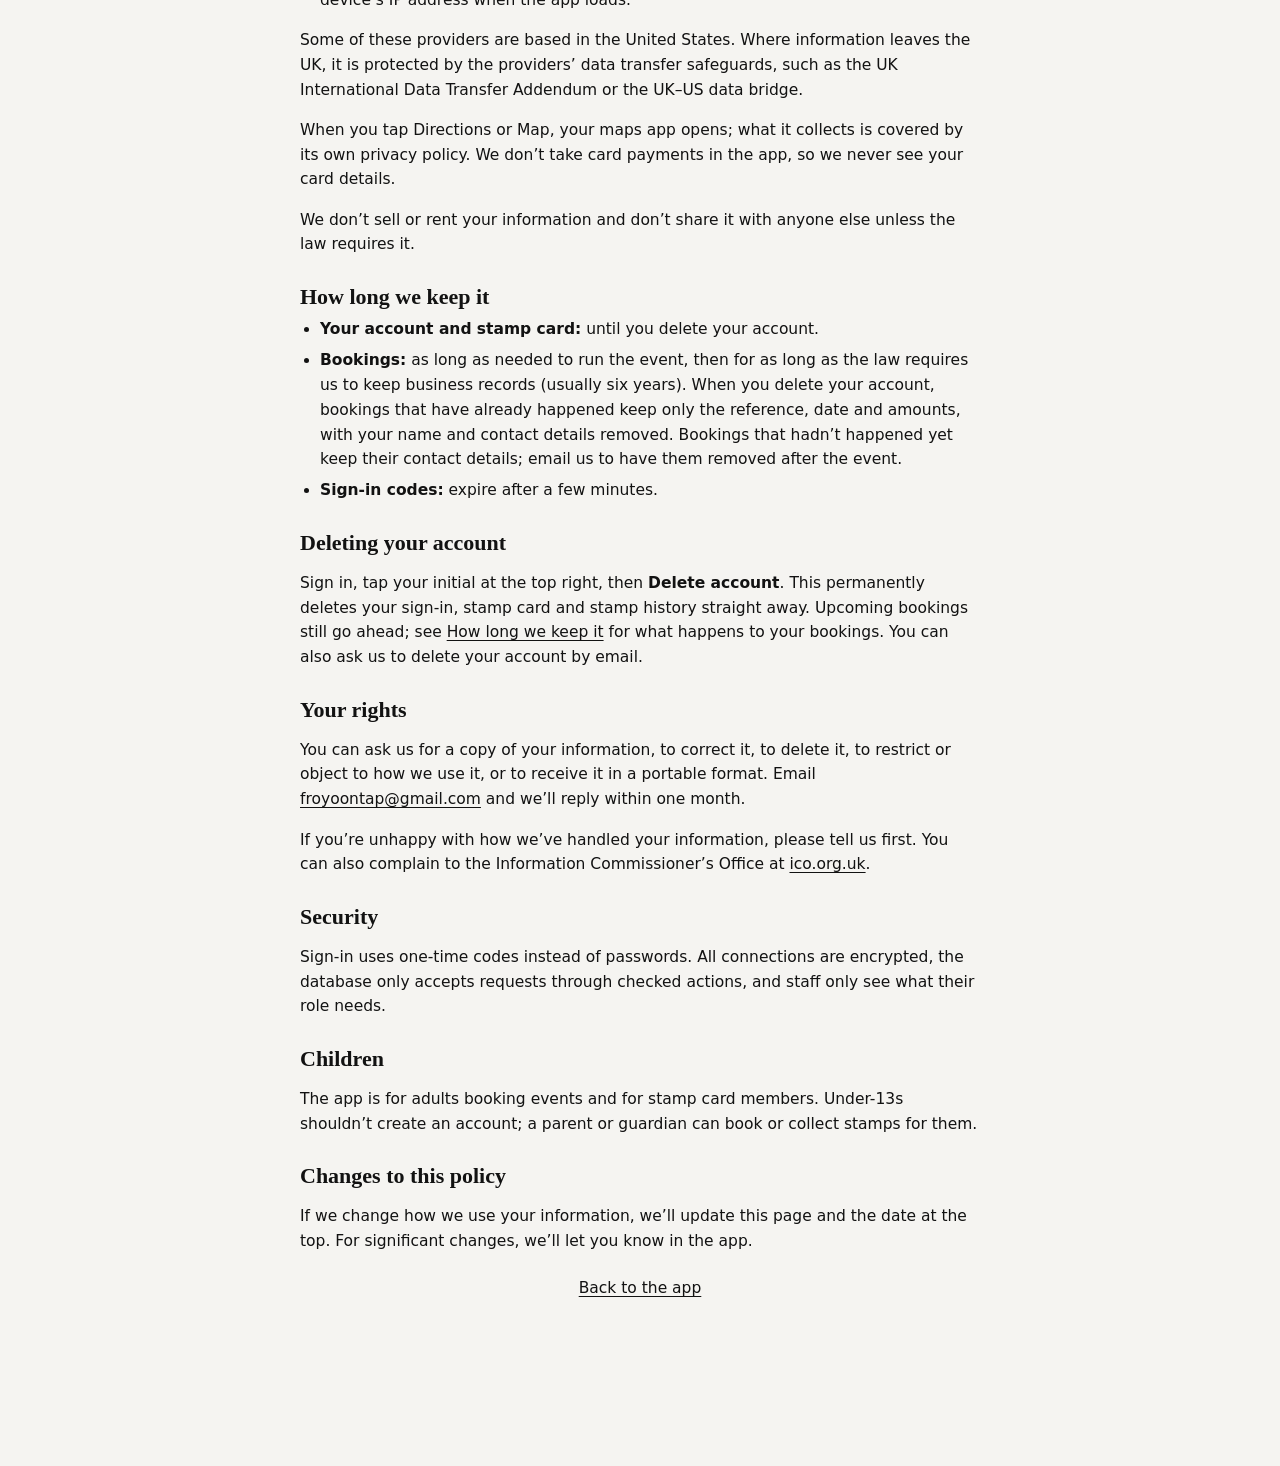
==== commit fc60c901: "Privacy policy: keep booking retention details under How long we keep it Co-Authored-By: Claude Opus" ====
--- a/privacy.html
+++ b/privacy.html
@@ -74,7 +74,7 @@
   <p>When you tap Directions or Map, your maps app opens; what it collects is covered by its own privacy policy. We don’t take card payments in the app, so we never see your card details.</p>
   <p>We don’t sell or rent your information and don’t share it with anyone else unless the law requires it.</p>
 
-  <h2>How long we keep it</h2>
+  <h2 id="keep">How long we keep it</h2>
   <ul>
     <li><strong>Your account and stamp card:</strong> until you delete your account.</li>
     <li><strong>Bookings:</strong> as long as needed to run the event, then for as long as the law requires us to keep business records (usually six years). When you delete your account, bookings that have already happened keep only the reference, date and amounts, with your name and contact details removed. Bookings that hadn’t happened yet keep their contact details; email us to have them removed after the event.</li>
@@ -82,7 +82,7 @@
   </ul>
 
   <h2>Deleting your account</h2>
-  <p>Sign in, tap your initial at the top right, then <strong>Delete account</strong>. This permanently deletes your sign-in, stamp card and stamp history straight away. Upcoming bookings still go ahead, so we keep them, with their contact details, as part of our booking records. Email us if you’d like to cancel one, or to have your contact details removed from it once the event is over. You can also ask us to delete your account by email.</p>
+  <p>Sign in, tap your initial at the top right, then <strong>Delete account</strong>. This permanently deletes your sign-in, stamp card and stamp history straight away. Upcoming bookings still go ahead; see <a href="#keep">How long we keep it</a> for what happens to your bookings. You can also ask us to delete your account by email.</p>
 
   <h2>Your rights</h2>
   <p>You can ask us for a copy of your information, to correct it, to delete it, to restrict or object to how we use it, or to receive it in a portable format. Email <a href="mailto:froyoontap@gmail.com">froyoontap@gmail.com</a> and we’ll reply within one month.</p>
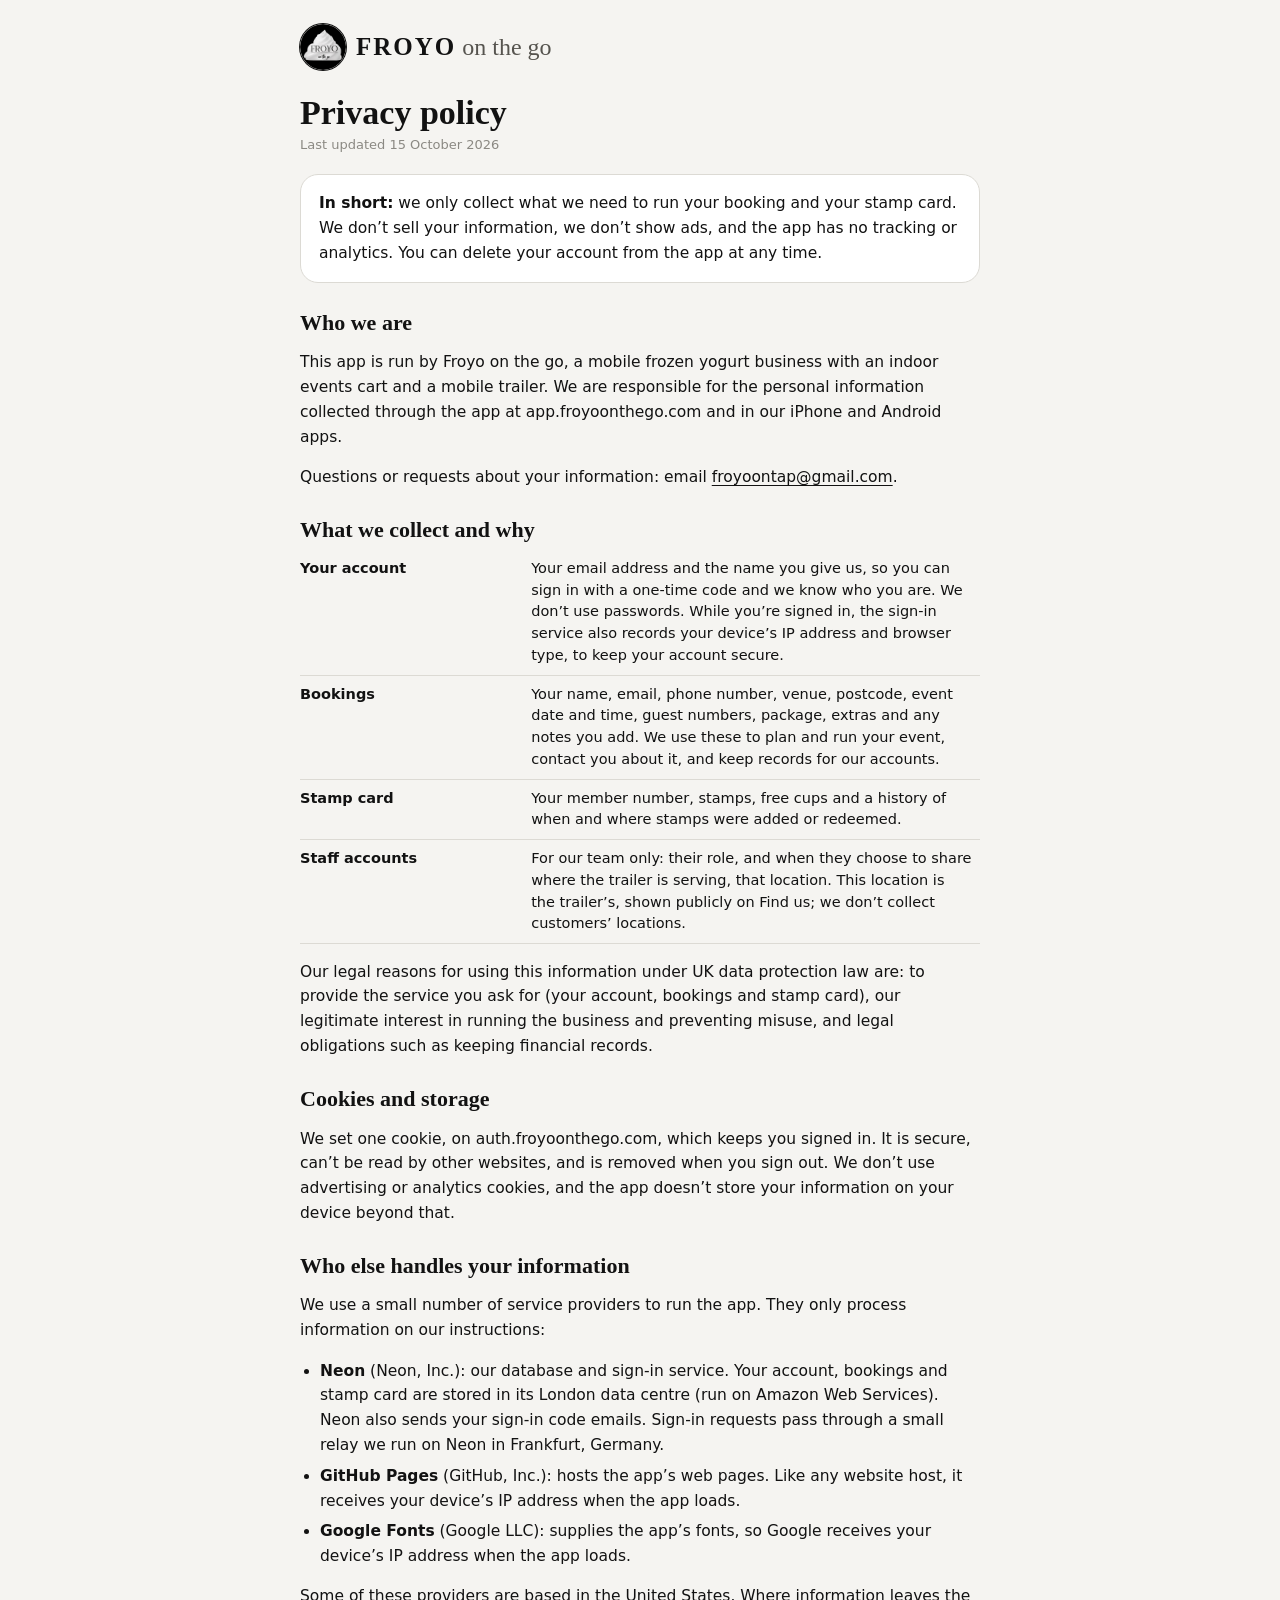
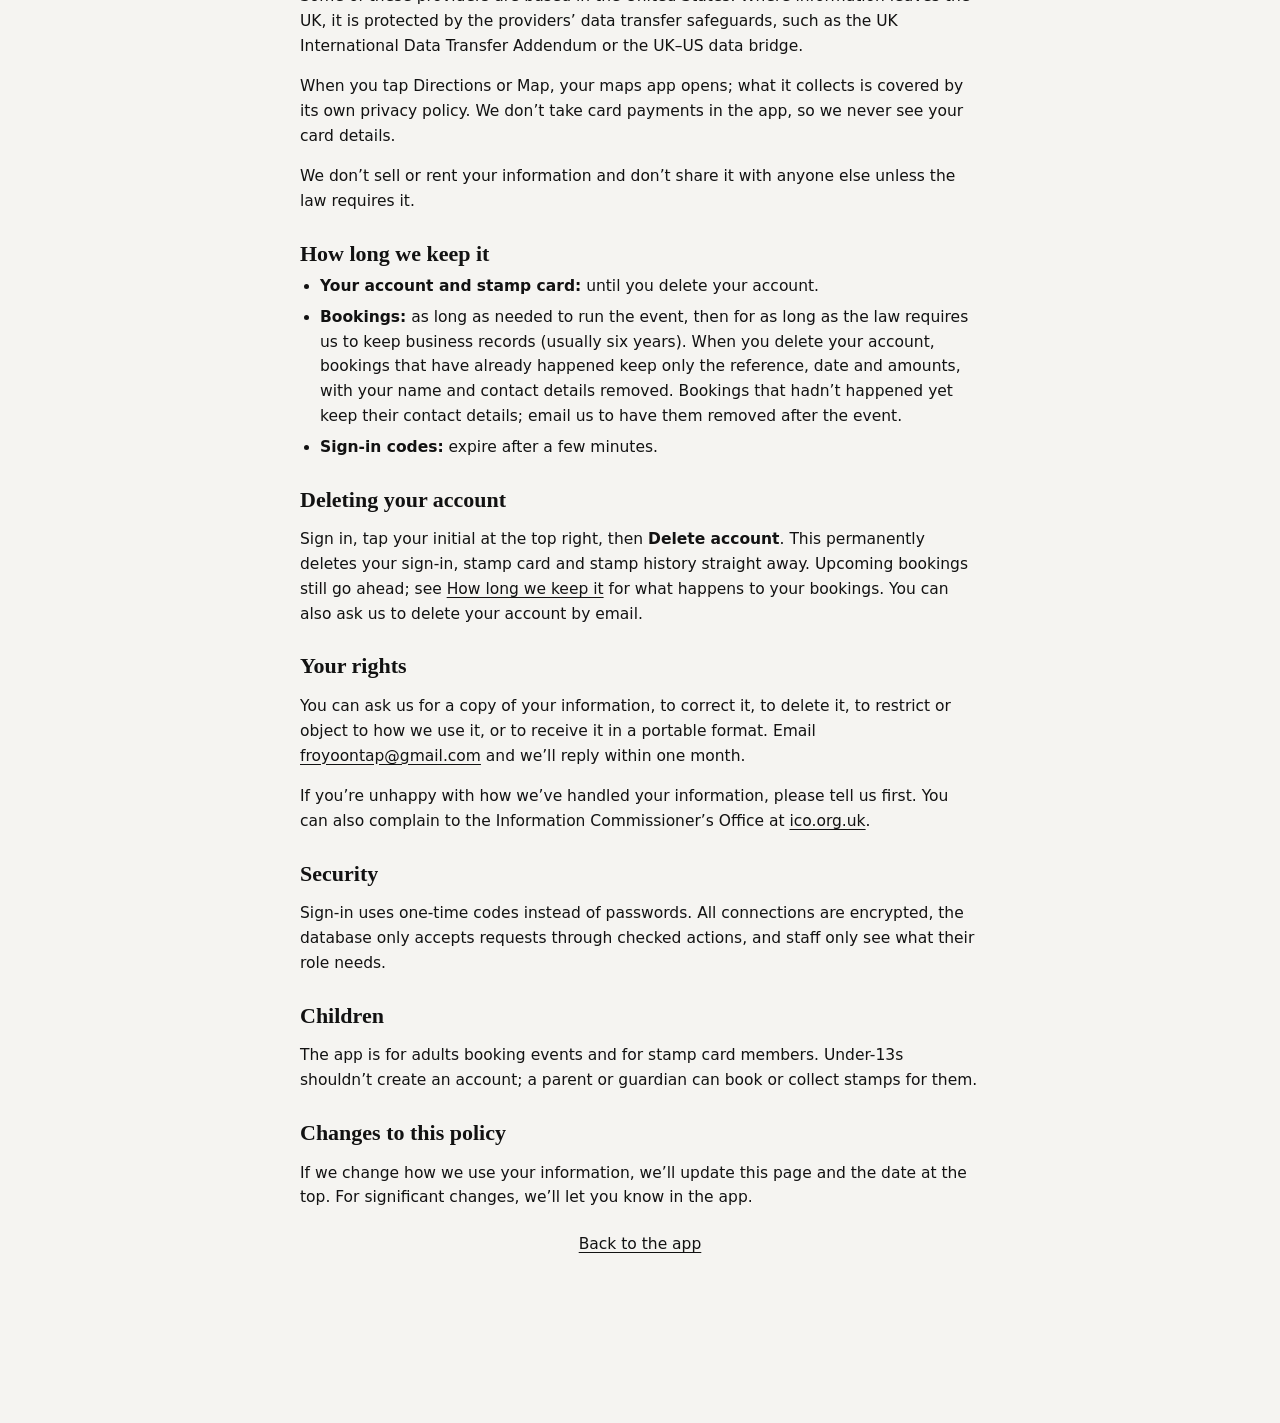
==== commit 8645a685: "Remove the birthday treat and Double stamp Tuesdays perks Awaiting approval before merging to main (" ====
--- a/privacy.html
+++ b/privacy.html
@@ -43,7 +43,7 @@
   </header>
 
   <h1>Privacy policy</h1>
-  <p class="updated">Last updated 3 October 2026</p>
+  <p class="updated">Last updated 15 October 2026</p>
 
   <div class="summary"><p><strong>In short:</strong> we only collect what we need to run your booking and your stamp card. We don’t sell your information, we don’t show ads, and the app has no tracking or analytics. You can delete your account from the app at any time.</p></div>
 
@@ -55,7 +55,7 @@
   <table>
     <tr><th>Your account</th><td>Your email address and the name you give us, so you can sign in with a one-time code and we know who you are. We don’t use passwords. While you’re signed in, the sign-in service also records your device’s IP address and browser type, to keep your account secure.</td></tr>
     <tr><th>Bookings</th><td>Your name, email, phone number, venue, postcode, event date and time, guest numbers, package, extras and any notes you add. We use these to plan and run your event, contact you about it, and keep records for our accounts.</td></tr>
-    <tr><th>Stamp card</th><td>Your member number, stamps, free cups and a history of when and where stamps were added or redeemed. If you choose to add your birthday (day and month), we use it for your birthday treat.</td></tr>
+    <tr><th>Stamp card</th><td>Your member number, stamps, free cups and a history of when and where stamps were added or redeemed.</td></tr>
     <tr><th>Staff accounts</th><td>For our team only: their role, and when they choose to share where the trailer is serving, that location. This location is the trailer’s, shown publicly on Find us; we don’t collect customers’ locations.</td></tr>
   </table>
   <p>Our legal reasons for using this information under UK data protection law are: to provide the service you ask for (your account, bookings and stamp card), our legitimate interest in running the business and preventing misuse, and legal obligations such as keeping financial records.</p>
